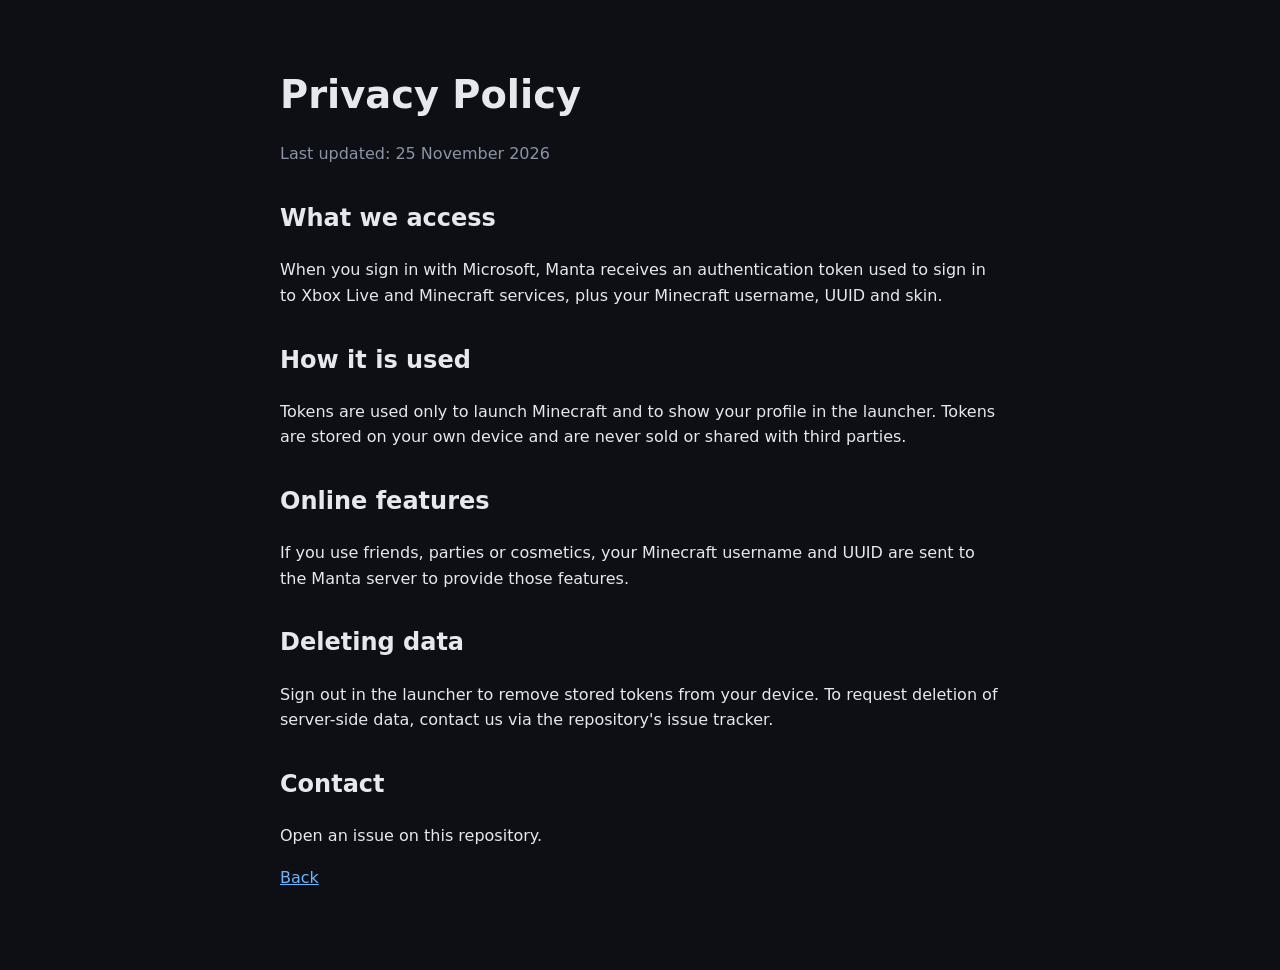
==== privacy.html @ 7e6fa2f9 "Manta Client site: home, privacy, terms" ====
<!doctype html><html lang="en"><head><meta charset="utf-8"><meta name="viewport" content="width=device-width,initial-scale=1"><title>Privacy Policy - Manta Client</title><link rel="stylesheet" href="style.css"></head><body><main>
<h1>Privacy Policy</h1><p class="muted">Last updated: 25 November 2026</p>
<h2>What we access</h2><p>When you sign in with Microsoft, Manta receives an authentication token used to sign in to Xbox Live and Minecraft services, plus your Minecraft username, UUID and skin.</p>
<h2>How it is used</h2><p>Tokens are used only to launch Minecraft and to show your profile in the launcher. Tokens are stored on your own device and are never sold or shared with third parties.</p>
<h2>Online features</h2><p>If you use friends, parties or cosmetics, your Minecraft username and UUID are sent to the Manta server to provide those features.</p>
<h2>Deleting data</h2><p>Sign out in the launcher to remove stored tokens from your device. To request deletion of server-side data, contact us via the repository's issue tracker.</p>
<h2>Contact</h2><p>Open an issue on this repository.</p>
<p><a href="index.html">Back</a></p></main></body></html>
---- style.css ----
body{margin:0;background:#0d0f14;color:#e6e8ee;font:16px/1.6 system-ui,sans-serif}
main{max-width:720px;margin:0 auto;padding:64px 20px}
h1{font-size:2.4rem;margin:0 0 8px}h2{margin-top:2rem}
a{color:#6cb6ff}nav a{margin-right:16px}
.muted{color:#8b93a7}
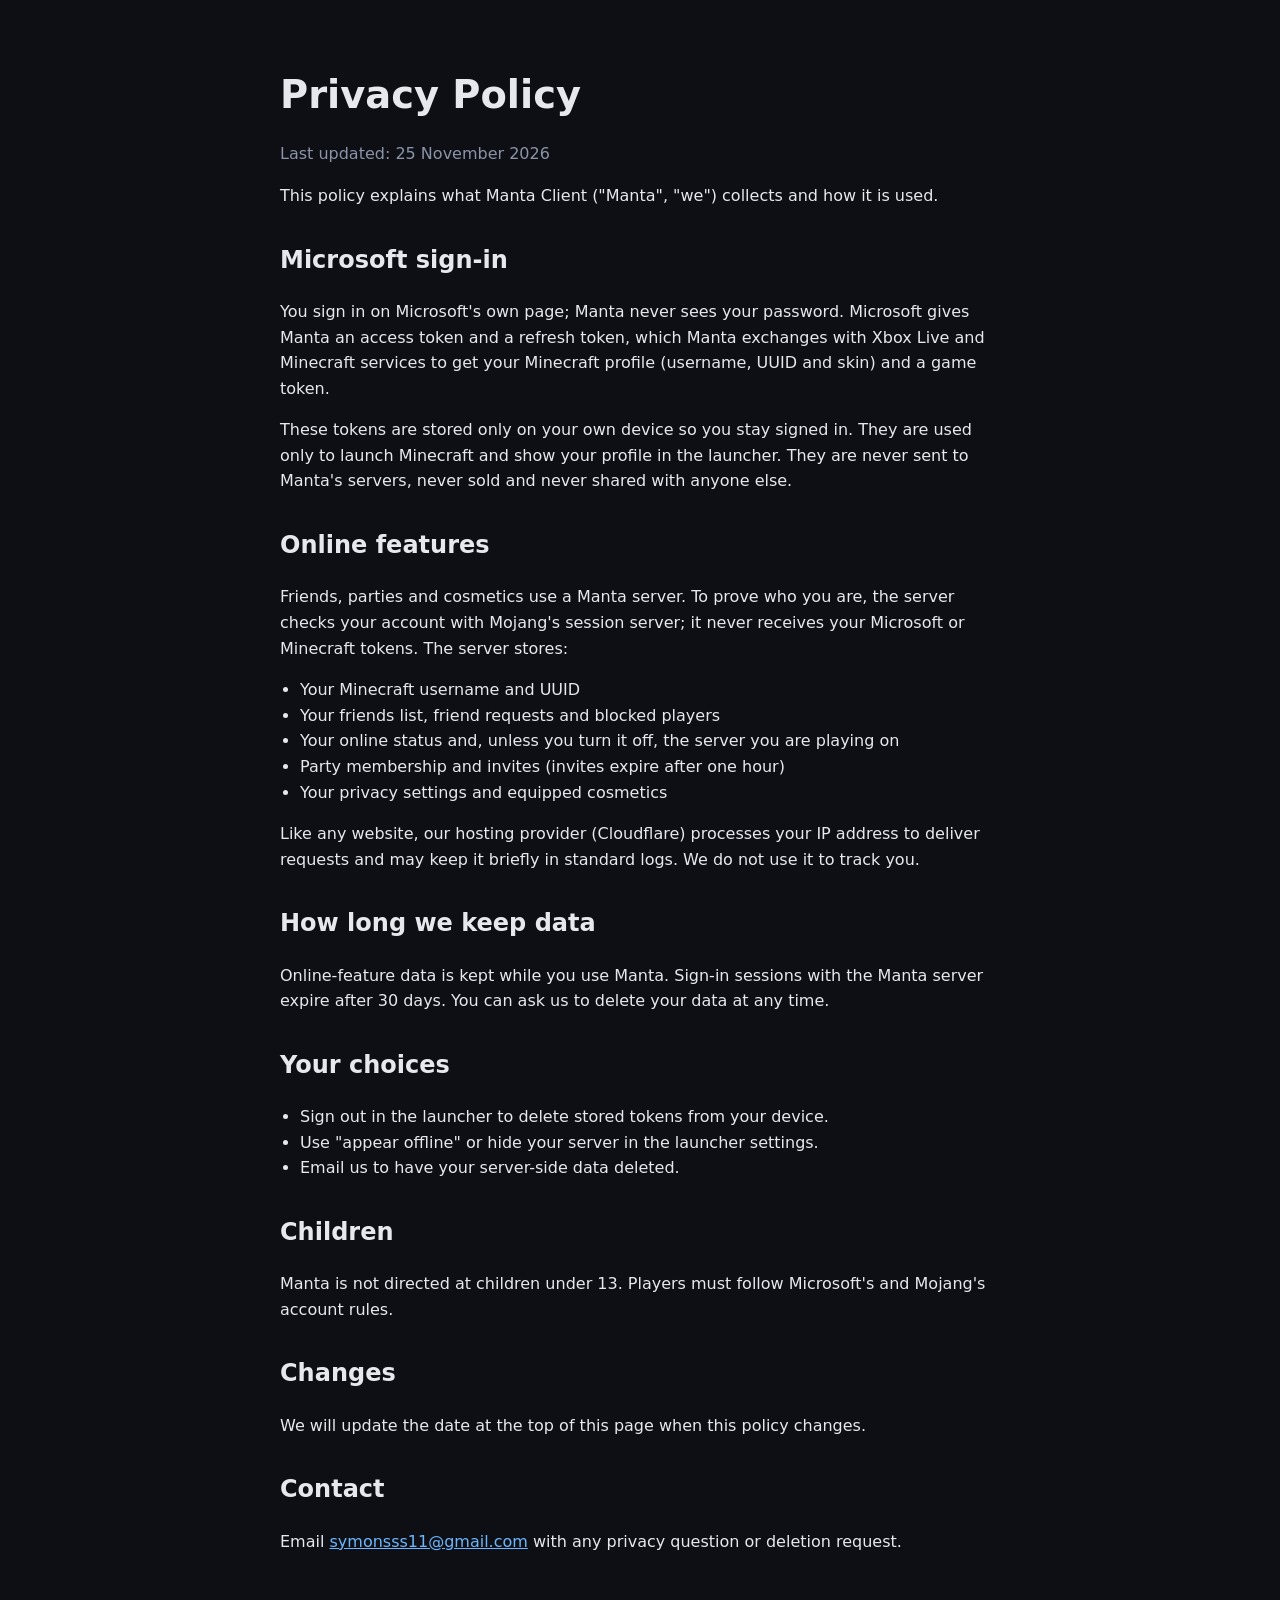
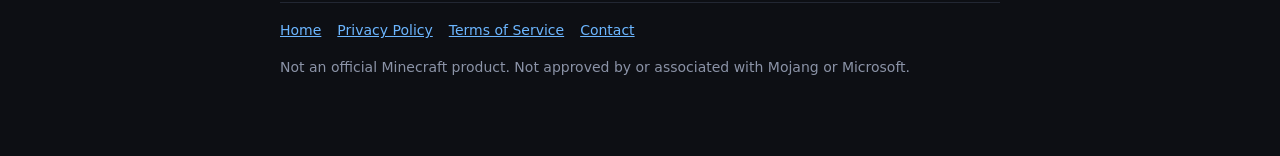
==== commit dd608c0b: "Fuller home page, detailed privacy policy and terms, bot-safe contact email, logo Co-Authored-By: Cl" ====
--- a/privacy.html
+++ b/privacy.html
@@ -1,8 +1,31 @@
 <!doctype html><html lang="en"><head><meta charset="utf-8"><meta name="viewport" content="width=device-width,initial-scale=1"><title>Privacy Policy - Manta Client</title><link rel="stylesheet" href="style.css"></head><body><main>
 <h1>Privacy Policy</h1><p class="muted">Last updated: 25 November 2026</p>
-<h2>What we access</h2><p>When you sign in with Microsoft, Manta receives an authentication token used to sign in to Xbox Live and Minecraft services, plus your Minecraft username, UUID and skin.</p>
-<h2>How it is used</h2><p>Tokens are used only to launch Minecraft and to show your profile in the launcher. Tokens are stored on your own device and are never sold or shared with third parties.</p>
-<h2>Online features</h2><p>If you use friends, parties or cosmetics, your Minecraft username and UUID are sent to the Manta server to provide those features.</p>
-<h2>Deleting data</h2><p>Sign out in the launcher to remove stored tokens from your device. To request deletion of server-side data, contact us via the repository's issue tracker.</p>
-<h2>Contact</h2><p>Open an issue on this repository.</p>
-<p><a href="index.html">Back</a></p></main></body></html>
+<p>This policy explains what Manta Client ("Manta", "we") collects and how it is used.</p>
+<h2>Microsoft sign-in</h2>
+<p>You sign in on Microsoft's own page; Manta never sees your password. Microsoft gives Manta an access token and a refresh token, which Manta exchanges with Xbox Live and Minecraft services to get your Minecraft profile (username, UUID and skin) and a game token.</p>
+<p>These tokens are stored only on your own device so you stay signed in. They are used only to launch Minecraft and show your profile in the launcher. They are never sent to Manta's servers, never sold and never shared with anyone else.</p>
+<h2>Online features</h2>
+<p>Friends, parties and cosmetics use a Manta server. To prove who you are, the server checks your account with Mojang's session server; it never receives your Microsoft or Minecraft tokens. The server stores:</p>
+<ul>
+<li>Your Minecraft username and UUID</li>
+<li>Your friends list, friend requests and blocked players</li>
+<li>Your online status and, unless you turn it off, the server you are playing on</li>
+<li>Party membership and invites (invites expire after one hour)</li>
+<li>Your privacy settings and equipped cosmetics</li>
+</ul>
+<p>Like any website, our hosting provider (Cloudflare) processes your IP address to deliver requests and may keep it briefly in standard logs. We do not use it to track you.</p>
+<h2>How long we keep data</h2>
+<p>Online-feature data is kept while you use Manta. Sign-in sessions with the Manta server expire after 30 days. You can ask us to delete your data at any time.</p>
+<h2>Your choices</h2>
+<ul>
+<li>Sign out in the launcher to delete stored tokens from your device.</li>
+<li>Use "appear offline" or hide your server in the launcher settings.</li>
+<li>Email us to have your server-side data deleted.</li>
+</ul>
+<h2>Children</h2>
+<p>Manta is not directed at children under 13. Players must follow Microsoft's and Mojang's account rules.</p>
+<h2>Changes</h2>
+<p>We will update the date at the top of this page when this policy changes.</p>
+<h2>Contact</h2>
+<p>Email <a class="em" data-show="1" href="index.html">(enable JavaScript to see the email)</a> with any privacy question or deletion request.</p>
+<footer class="muted"><nav><a href="index.html">Home</a><a href="privacy.html">Privacy Policy</a><a href="terms.html">Terms of Service</a><a class="em" href="index.html">Contact</a></nav><p>Not an official Minecraft product. Not approved by or associated with Mojang or Microsoft.</p></footer></main><script src="em.js"></script></body></html>
--- a/style.css
+++ b/style.css
@@ -3,3 +3,6 @@
 h1{font-size:2.4rem;margin:0 0 8px}h2{margin-top:2rem}
 a{color:#6cb6ff}nav a{margin-right:16px}
 .muted{color:#8b93a7}
+.logo{max-width:260px;height:auto;display:block;margin-bottom:16px}
+ul{padding-left:20px}
+footer{margin-top:3rem;border-top:1px solid #222733;padding-top:16px;font-size:14px}
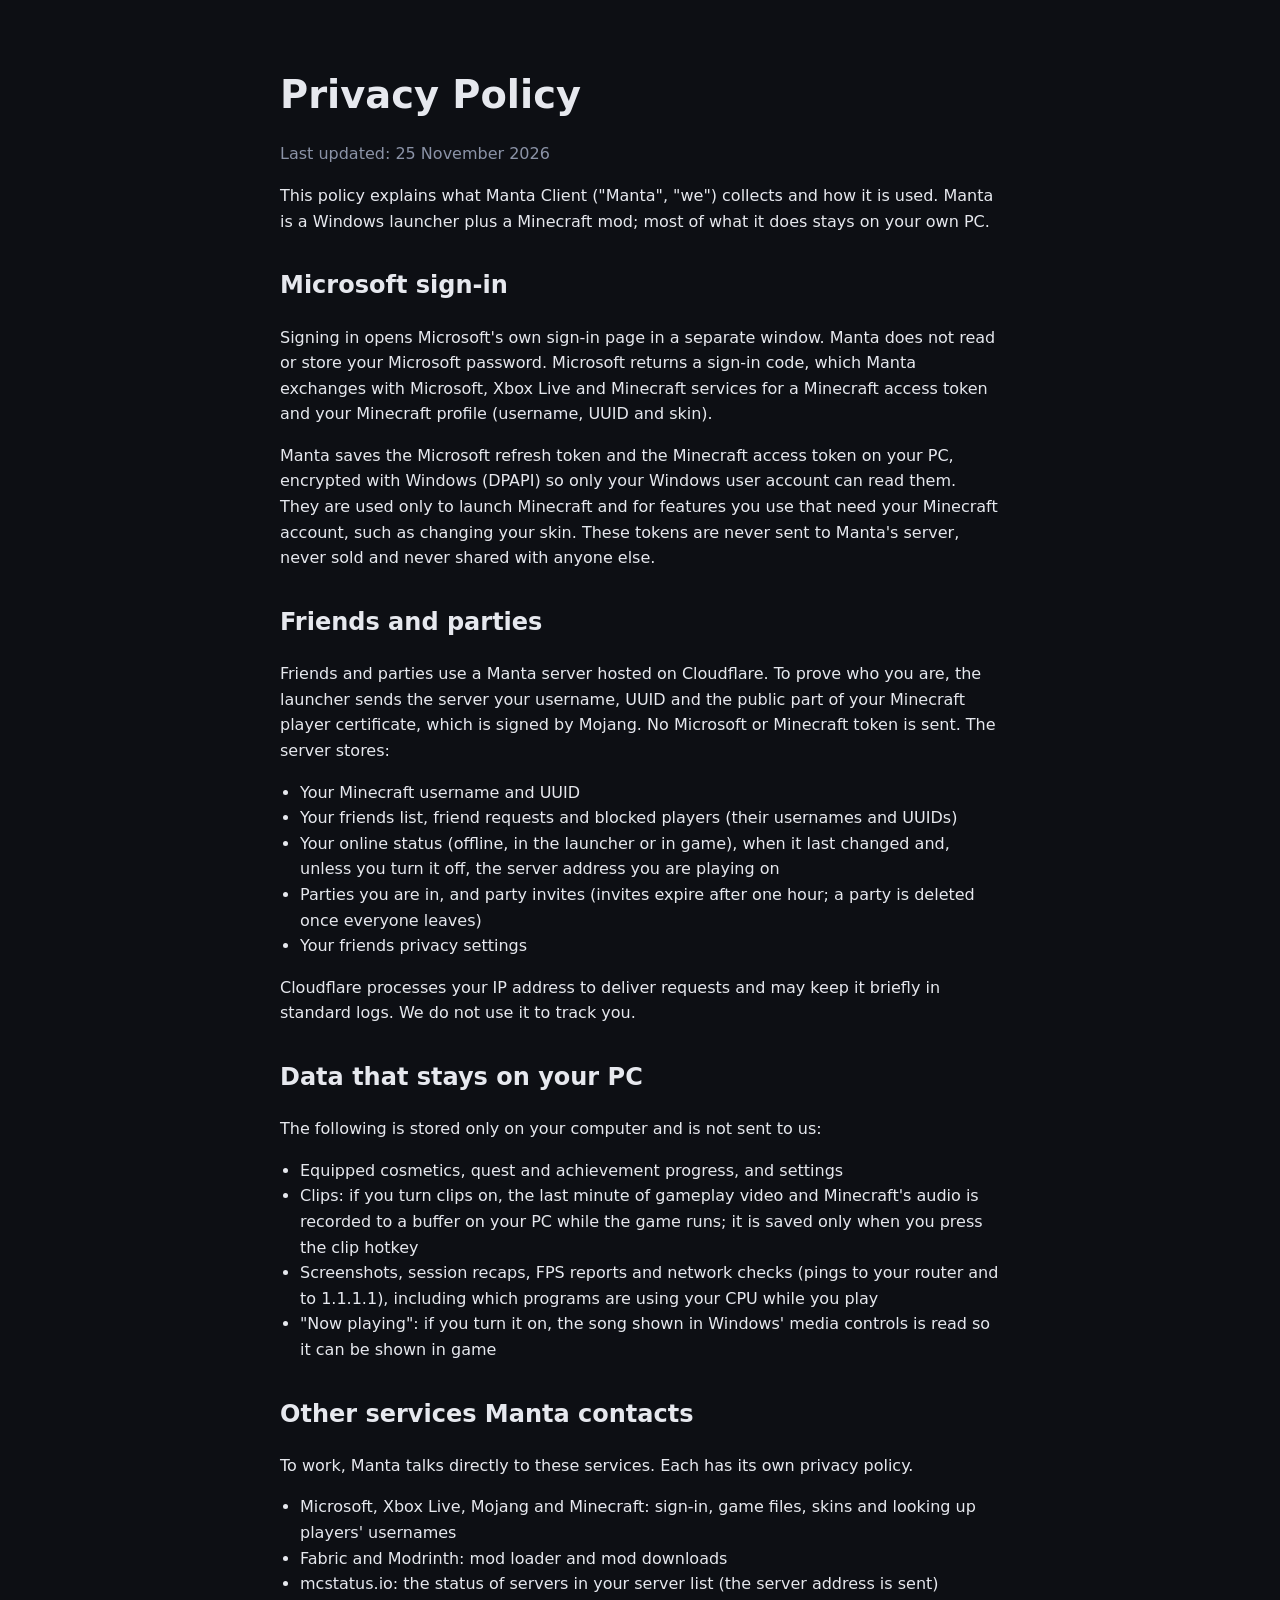
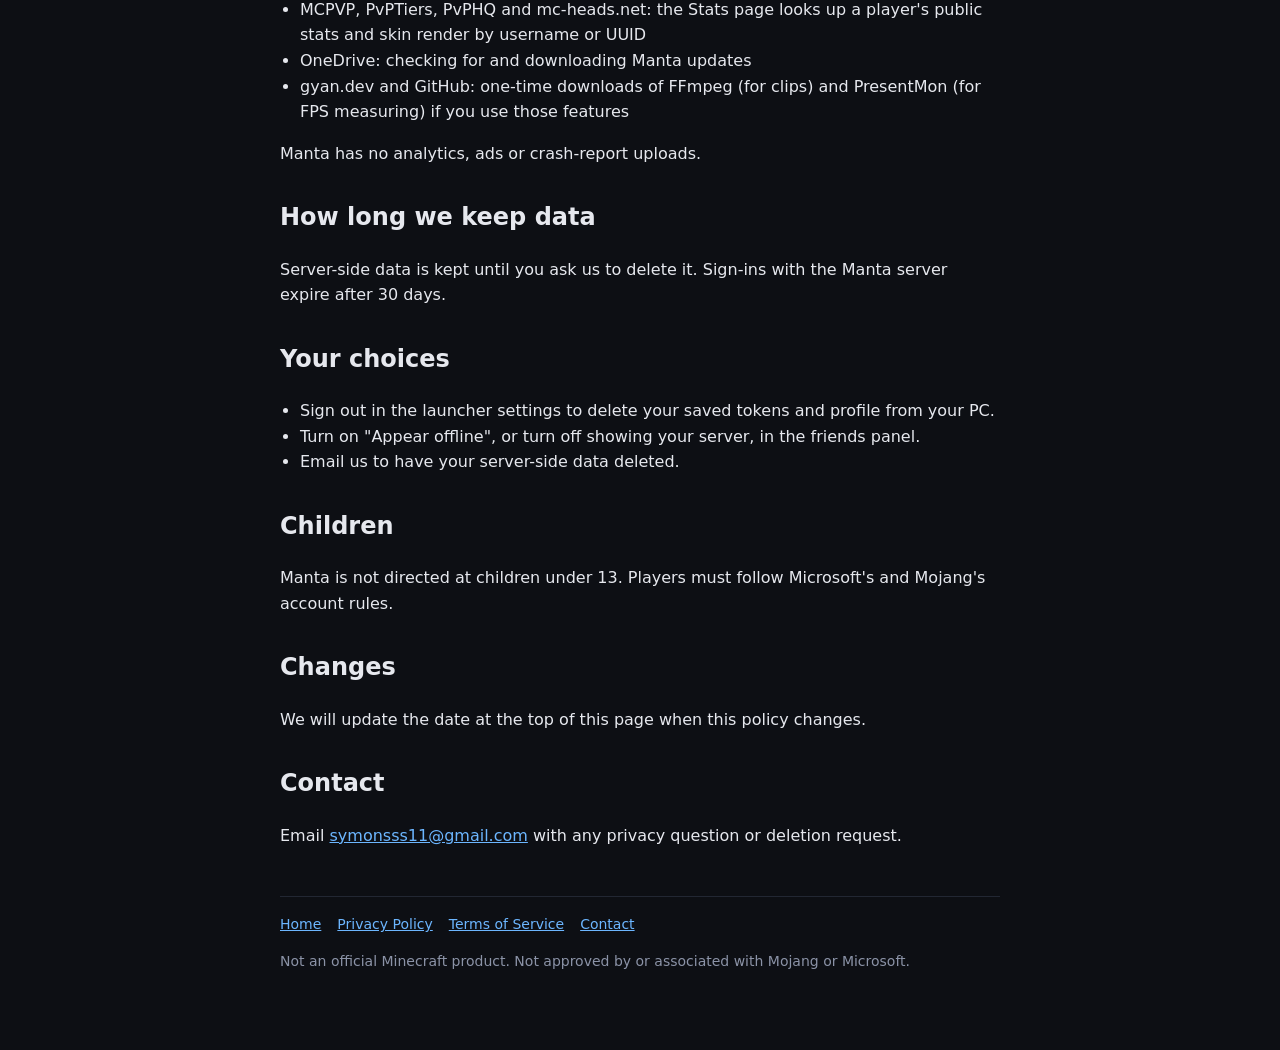
==== commit 9bfe3339: "Privacy policy and home page checked against the launcher's real behaviour Co-Authored-By: Claude Op" ====
--- a/privacy.html
+++ b/privacy.html
@@ -1,27 +1,53 @@
 <!doctype html><html lang="en"><head><meta charset="utf-8"><meta name="viewport" content="width=device-width,initial-scale=1"><title>Privacy Policy - Manta Client</title><link rel="stylesheet" href="style.css"></head><body><main>
 <h1>Privacy Policy</h1><p class="muted">Last updated: 25 November 2026</p>
-<p>This policy explains what Manta Client ("Manta", "we") collects and how it is used.</p>
+<p>This policy explains what Manta Client ("Manta", "we") collects and how it is used. Manta is a Windows launcher plus a Minecraft mod; most of what it does stays on your own PC.</p>
+
 <h2>Microsoft sign-in</h2>
-<p>You sign in on Microsoft's own page; Manta never sees your password. Microsoft gives Manta an access token and a refresh token, which Manta exchanges with Xbox Live and Minecraft services to get your Minecraft profile (username, UUID and skin) and a game token.</p>
-<p>These tokens are stored only on your own device so you stay signed in. They are used only to launch Minecraft and show your profile in the launcher. They are never sent to Manta's servers, never sold and never shared with anyone else.</p>
-<h2>Online features</h2>
-<p>Friends, parties and cosmetics use a Manta server. To prove who you are, the server checks your account with Mojang's session server; it never receives your Microsoft or Minecraft tokens. The server stores:</p>
+<p>Signing in opens Microsoft's own sign-in page in a separate window. Manta does not read or store your Microsoft password. Microsoft returns a sign-in code, which Manta exchanges with Microsoft, Xbox Live and Minecraft services for a Minecraft access token and your Minecraft profile (username, UUID and skin).</p>
+<p>Manta saves the Microsoft refresh token and the Minecraft access token on your PC, encrypted with Windows (DPAPI) so only your Windows user account can read them. They are used only to launch Minecraft and for features you use that need your Minecraft account, such as changing your skin. These tokens are never sent to Manta's server, never sold and never shared with anyone else.</p>
+
+<h2>Friends and parties</h2>
+<p>Friends and parties use a Manta server hosted on Cloudflare. To prove who you are, the launcher sends the server your username, UUID and the public part of your Minecraft player certificate, which is signed by Mojang. No Microsoft or Minecraft token is sent. The server stores:</p>
 <ul>
 <li>Your Minecraft username and UUID</li>
-<li>Your friends list, friend requests and blocked players</li>
-<li>Your online status and, unless you turn it off, the server you are playing on</li>
-<li>Party membership and invites (invites expire after one hour)</li>
-<li>Your privacy settings and equipped cosmetics</li>
+<li>Your friends list, friend requests and blocked players (their usernames and UUIDs)</li>
+<li>Your online status (offline, in the launcher or in game), when it last changed and, unless you turn it off, the server address you are playing on</li>
+<li>Parties you are in, and party invites (invites expire after one hour; a party is deleted once everyone leaves)</li>
+<li>Your friends privacy settings</li>
 </ul>
-<p>Like any website, our hosting provider (Cloudflare) processes your IP address to deliver requests and may keep it briefly in standard logs. We do not use it to track you.</p>
+<p>Cloudflare processes your IP address to deliver requests and may keep it briefly in standard logs. We do not use it to track you.</p>
+
+<h2>Data that stays on your PC</h2>
+<p>The following is stored only on your computer and is not sent to us:</p>
+<ul>
+<li>Equipped cosmetics, quest and achievement progress, and settings</li>
+<li>Clips: if you turn clips on, the last minute of gameplay video and Minecraft's audio is recorded to a buffer on your PC while the game runs; it is saved only when you press the clip hotkey</li>
+<li>Screenshots, session recaps, FPS reports and network checks (pings to your router and to 1.1.1.1), including which programs are using your CPU while you play</li>
+<li>"Now playing": if you turn it on, the song shown in Windows' media controls is read so it can be shown in game</li>
+</ul>
+
+<h2>Other services Manta contacts</h2>
+<p>To work, Manta talks directly to these services. Each has its own privacy policy.</p>
+<ul>
+<li>Microsoft, Xbox Live, Mojang and Minecraft: sign-in, game files, skins and looking up players' usernames</li>
+<li>Fabric and Modrinth: mod loader and mod downloads</li>
+<li>mcstatus.io: the status of servers in your server list (the server address is sent)</li>
+<li>MCPVP, PvPTiers, PvPHQ and mc-heads.net: the Stats page looks up a player's public stats and skin render by username or UUID</li>
+<li>OneDrive: checking for and downloading Manta updates</li>
+<li>gyan.dev and GitHub: one-time downloads of FFmpeg (for clips) and PresentMon (for FPS measuring) if you use those features</li>
+</ul>
+<p>Manta has no analytics, ads or crash-report uploads.</p>
+
 <h2>How long we keep data</h2>
-<p>Online-feature data is kept while you use Manta. Sign-in sessions with the Manta server expire after 30 days. You can ask us to delete your data at any time.</p>
+<p>Server-side data is kept until you ask us to delete it. Sign-ins with the Manta server expire after 30 days.</p>
+
 <h2>Your choices</h2>
 <ul>
-<li>Sign out in the launcher to delete stored tokens from your device.</li>
-<li>Use "appear offline" or hide your server in the launcher settings.</li>
+<li>Sign out in the launcher settings to delete your saved tokens and profile from your PC.</li>
+<li>Turn on "Appear offline", or turn off showing your server, in the friends panel.</li>
 <li>Email us to have your server-side data deleted.</li>
 </ul>
+
 <h2>Children</h2>
 <p>Manta is not directed at children under 13. Players must follow Microsoft's and Mojang's account rules.</p>
 <h2>Changes</h2>
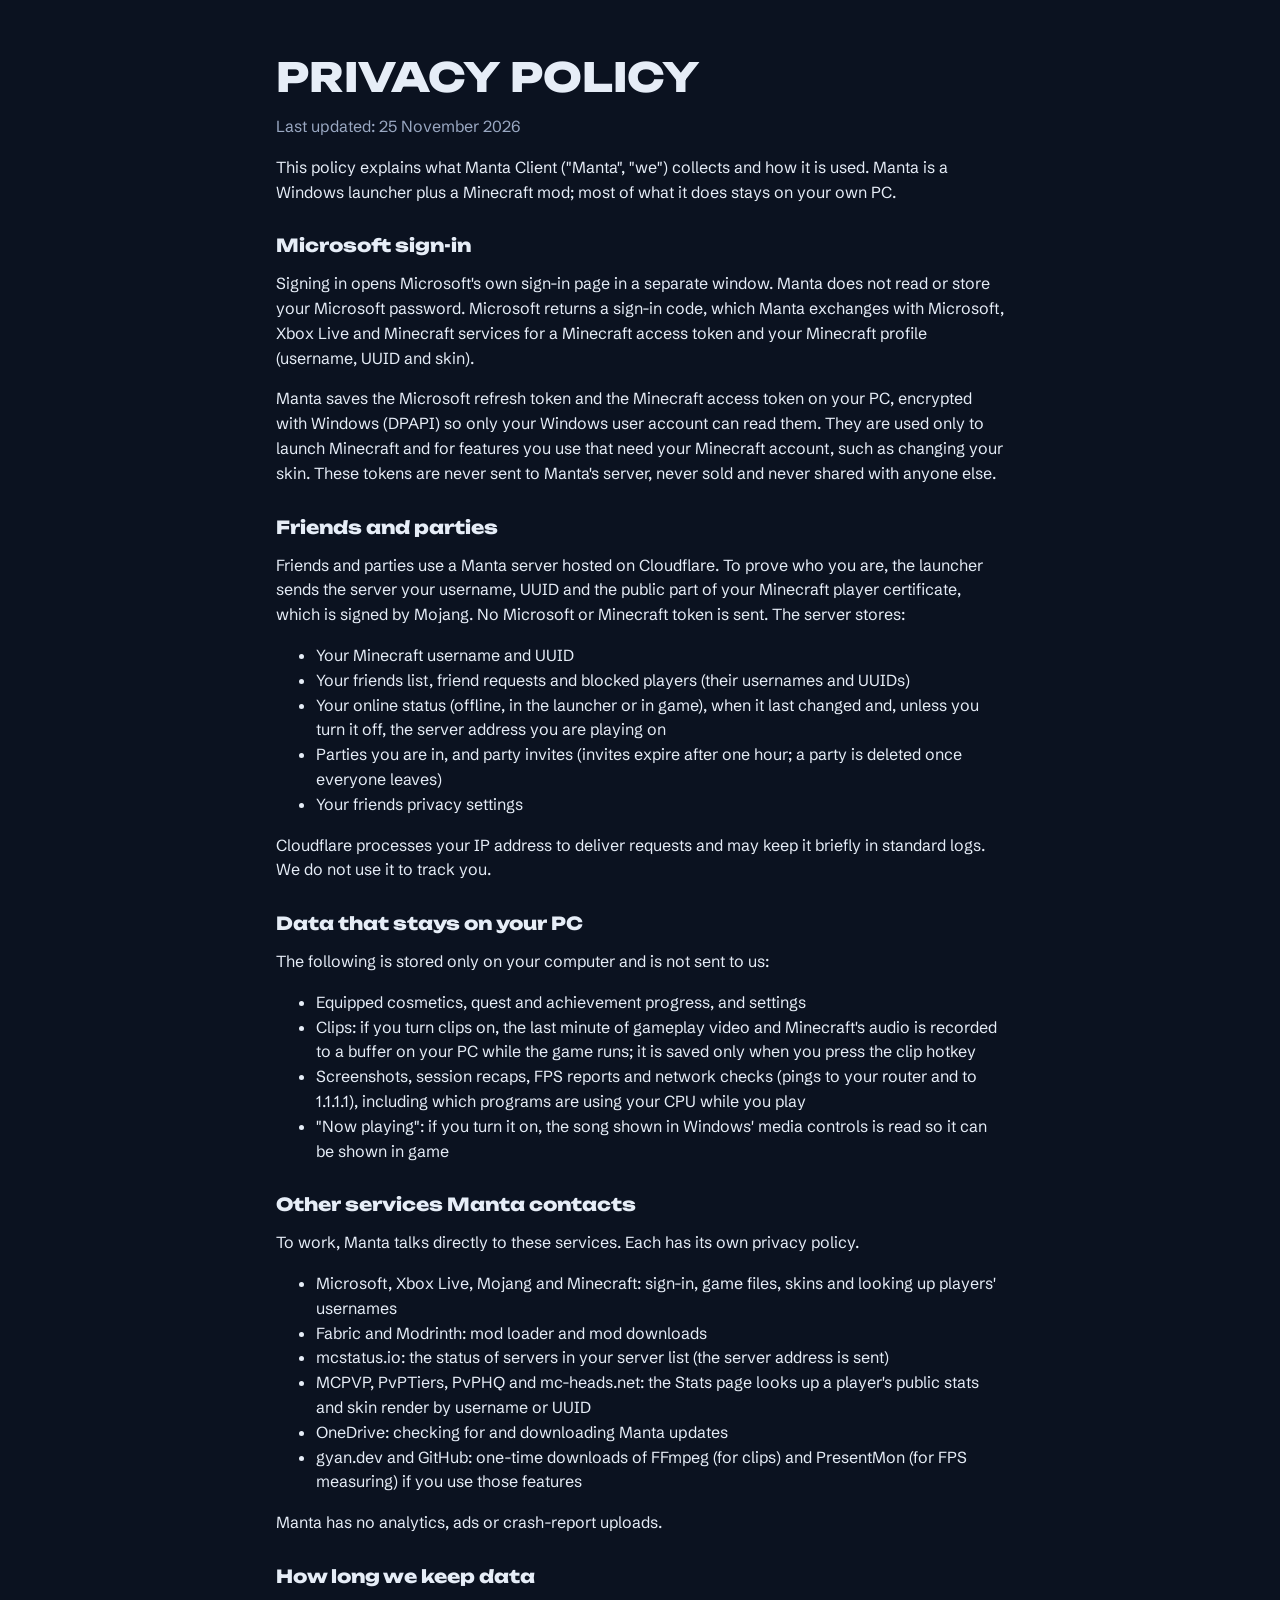
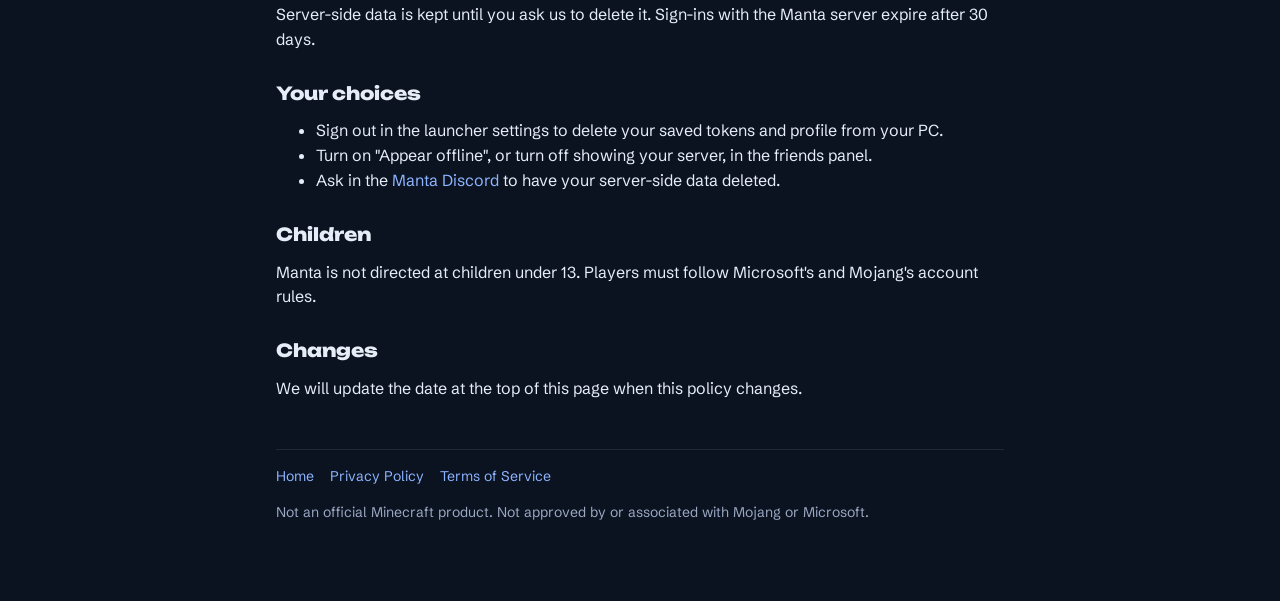
==== commit 5e0b39e7: "Redesign site in the launcher's style: coming soon, Discord and YouTube links, real screenshots, no " ====
--- a/privacy.html
+++ b/privacy.html
@@ -1,4 +1,4 @@
-<!doctype html><html lang="en"><head><meta charset="utf-8"><meta name="viewport" content="width=device-width,initial-scale=1"><title>Privacy Policy - Manta Client</title><link rel="stylesheet" href="style.css"></head><body><main>
+<!doctype html><html lang="en"><head><meta charset="utf-8"><meta name="viewport" content="width=device-width,initial-scale=1"><title>Privacy Policy - Manta Client</title><link rel="icon" href="favicon.png"><link rel="stylesheet" href="https://fonts.googleapis.com/css2?family=Unbounded:wght@600;800&family=Schibsted+Grotesk:wght@400;500;600&family=Barlow+Semi+Condensed:wght@600&display=swap"><link rel="stylesheet" href="style.css?v=5"></head><body><main>
 <h1>Privacy Policy</h1><p class="muted">Last updated: 25 November 2026</p>
 <p>This policy explains what Manta Client ("Manta", "we") collects and how it is used. Manta is a Windows launcher plus a Minecraft mod; most of what it does stays on your own PC.</p>
 
@@ -45,13 +45,11 @@
 <ul>
 <li>Sign out in the launcher settings to delete your saved tokens and profile from your PC.</li>
 <li>Turn on "Appear offline", or turn off showing your server, in the friends panel.</li>
-<li>Email us to have your server-side data deleted.</li>
+<li>Ask in the <a href="https://discord.gg/sE9DHmpQ2">Manta Discord</a> to have your server-side data deleted.</li>
 </ul>
 
 <h2>Children</h2>
 <p>Manta is not directed at children under 13. Players must follow Microsoft's and Mojang's account rules.</p>
 <h2>Changes</h2>
 <p>We will update the date at the top of this page when this policy changes.</p>
-<h2>Contact</h2>
-<p>Email <a class="em" data-show="1" href="index.html">(enable JavaScript to see the email)</a> with any privacy question or deletion request.</p>
-<footer class="muted"><nav><a href="index.html">Home</a><a href="privacy.html">Privacy Policy</a><a href="terms.html">Terms of Service</a><a class="em" href="index.html">Contact</a></nav><p>Not an official Minecraft product. Not approved by or associated with Mojang or Microsoft.</p></footer></main><script src="em.js"></script></body></html>
+<footer class="muted"><nav><a href="index.html">Home</a><a href="privacy.html">Privacy Policy</a><a href="terms.html">Terms of Service</a></nav><p>Not an official Minecraft product. Not approved by or associated with Mojang or Microsoft.</p></footer></main></body></html>
--- a/style.css
+++ b/style.css
@@ -1,8 +1,148 @@
-body{margin:0;background:#0d0f14;color:#e6e8ee;font:16px/1.6 system-ui,sans-serif}
-main{max-width:720px;margin:0 auto;padding:64px 20px}
-h1{font-size:2.4rem;margin:0 0 8px}h2{margin-top:2rem}
-a{color:#6cb6ff}nav a{margin-right:16px}
-.muted{color:#8b93a7}
-.logo{max-width:260px;height:auto;display:block;margin-bottom:16px}
-ul{padding-left:20px}
-footer{margin-top:3rem;border-top:1px solid #222733;padding-top:16px;font-size:14px}
+/* Manta site — same tokens as the launcher (DESIGN.md, launcher/src/theme.css). Flat colours only. */
+:root{
+  --display:"Unbounded","Schibsted Grotesk",sans-serif;
+  --font:"Schibsted Grotesk",sans-serif;
+  --label:"Barlow Semi Condensed","Schibsted Grotesk",sans-serif;
+  --accent:#2563eb;--accent-light:#8db4ff;--accent-deep:#0f2a7a;
+  --bg:#0b1220;--panel:#141f37;--panel-2:#111a2f;--raised:#1c2a48;
+  --text:#e6edf7;--muted:#9aa8c2;--faint:#6b7a96;--line:rgb(154 168 194/.14);--line-2:rgb(154 168 194/.22);
+  --radius:14px;--radius-sm:9px;--fin:22px;--ease:cubic-bezier(.2,.8,.2,1);
+  --wrap:1180px;
+}
+*{box-sizing:border-box}
+html{scroll-behavior:smooth;background:var(--bg)}
+body{margin:0;background:var(--bg);color:var(--text);font:16px/1.55 var(--font);-webkit-font-smoothing:antialiased}
+img{max-width:100%;height:auto;display:block}
+a{color:var(--accent-light);text-decoration:none}
+a:hover{text-decoration:underline}
+a:focus-visible,.btn:focus-visible{outline:2px solid var(--accent-light);outline-offset:3px}
+em{font-style:normal;color:var(--accent-light)}
+.label{font:600 13px/1 var(--label);letter-spacing:.14em;text-transform:uppercase;color:var(--accent-light)}
+h1,h2,h3{font-family:var(--display);font-weight:800;line-height:1.05;margin:0}
+h2{font-size:clamp(28px,4vw,44px);text-transform:uppercase;margin:0 0 16px}
+h3{font-size:16px;font-weight:600;letter-spacing:.01em}
+svg{fill:none;stroke:currentColor;stroke-width:1.8;stroke-linecap:round;stroke-linejoin:round}
+
+/* brand icons (Simple Icons, CC0) drawn in currentColor */
+.si{display:inline-block;width:20px;height:20px;background:currentColor;-webkit-mask:var(--i) center/contain no-repeat;mask:var(--i) center/contain no-repeat;flex:none}
+.si.dc{--i:url(https://cdn.jsdelivr.net/npm/simple-icons@13.21.0/icons/discord.svg)}
+.si.yt{--i:url(https://cdn.jsdelivr.net/npm/simple-icons@13.21.0/icons/youtube.svg)}
+
+.fin{clip-path:polygon(0 0,calc(100% - var(--fin)) 0,100% var(--fin),100% 100%,0 100%)}
+
+/* screenshot frame: panel border + padding so the image sits inside like a card */
+.frame{margin:0;padding:8px;background:var(--panel);border:1px solid var(--line-2);border-radius:var(--radius)}
+.frame img{border-radius:8px;width:100%}
+
+/* ---------- top bar ---------- */
+.top{position:sticky;top:0;z-index:10;display:flex;align-items:center;justify-content:space-between;gap:16px;
+  padding:14px max(16px,calc((100vw - var(--wrap))/2));background:var(--bg);border-bottom:1px solid var(--line)}
+.brand img{height:22px;width:auto}
+.top nav{display:flex;align-items:center;gap:6px}
+.top nav a{color:var(--muted);font:600 14px/1 var(--label);letter-spacing:.12em;text-transform:uppercase;padding:9px 12px;border-radius:var(--radius-sm);transition:background .14s var(--ease),color .14s var(--ease)}
+.top nav a:hover{color:var(--text);background:var(--panel);text-decoration:none}
+.top nav a.ico{padding:8px;display:grid;place-items:center}
+
+/* ---------- hero ---------- */
+.hero{max-width:var(--wrap);margin:0 auto;padding:clamp(56px,8vw,96px) 16px 0}
+.pill{display:inline-flex;align-items:center;gap:8px;padding:7px 12px;border:1px solid var(--line-2);border-radius:99px;background:var(--panel);
+  font:600 13px/1 var(--label);letter-spacing:.12em;text-transform:uppercase;color:var(--muted)}
+.pill .dot{width:7px;height:7px;border-radius:50%;background:#facc15}
+.hero h1{font-size:clamp(38px,7.2vw,88px);text-transform:uppercase;letter-spacing:-.01em;margin:0 0 20px}
+.lead{max-width:560px;font-size:18px;color:var(--muted);margin:0 0 30px}
+.cta{display:flex;flex-wrap:wrap;gap:12px}
+.btn{display:inline-flex;align-items:center;gap:10px;height:54px;padding:0 24px;border-radius:var(--radius-sm);
+  font:700 15px/1 var(--display);letter-spacing:.04em;text-transform:uppercase;transition:background .14s var(--ease)}
+.btn svg{width:20px;height:20px}
+.btn:hover{text-decoration:none}
+.btn.primary{color:#fff;background:var(--accent);border-radius:0;cursor:default;
+  clip-path:polygon(0 0,100% 0,100% calc(100% - 16px),calc(100% - 16px) 100%,0 100%)}
+.btn.ghost{color:var(--text);background:var(--panel);border:1px solid var(--line-2)}
+.btn.ghost:hover{background:var(--raised)}
+.note{margin:14px 0 0;font-size:14px;color:var(--faint)}
+.hero-shot{margin-top:clamp(48px,7vw,72px)}
+
+/* ---------- feature bands ---------- */
+.band,.more,.community,.foot{max-width:var(--wrap);margin:0 auto;padding-left:16px;padding-right:16px}
+.band{display:grid;grid-template-columns:5fr 7fr;gap:clamp(28px,5vw,64px);align-items:center;padding-top:clamp(72px,9vw,112px)}
+.band.flip{grid-template-columns:7fr 5fr}
+.band.flip .band-text{order:2}
+.band p{color:var(--muted);font-size:17px;margin:0 0 20px}
+.ticks{list-style:none;padding:0;margin:0;display:grid;gap:12px}
+.ticks li{position:relative;padding-left:28px}
+.ticks li::before{content:"";position:absolute;left:0;top:5px;width:16px;height:16px;border-radius:5px;background:var(--accent-deep);border:1px solid rgb(141 180 255/.35);box-sizing:border-box}
+.ticks li::after{content:"";position:absolute;left:5px;top:8px;width:5px;height:8px;border:solid var(--accent-light);border-width:0 2px 2px 0;transform:rotate(45deg)}
+
+.capes-band{grid-template-columns:4fr 8fr}
+.capes{margin:0;padding:20px;background:var(--panel);border:1px solid var(--line-2);border-radius:var(--radius)}
+.capes img{width:100%}
+
+/* ---------- small features ---------- */
+.more{padding-top:clamp(72px,9vw,112px);padding-bottom:clamp(72px,9vw,112px)}
+.tiles{display:grid;grid-template-columns:repeat(3,1fr);gap:14px;margin-top:28px}
+.tile{display:grid;grid-template-columns:44px 1fr;column-gap:16px;align-items:start;background:var(--panel);border:1px solid var(--line);border-radius:var(--radius);padding:22px;transition:background .2s var(--ease)}
+.tile:hover{background:var(--raised)}
+.tile>svg{grid-row:span 2;width:44px;height:44px;padding:10px;border-radius:10px;background:var(--panel-2);border:1px solid var(--line);color:var(--accent-light)}
+.tile h3{margin:2px 0 6px}
+.tile p{margin:0;color:var(--muted);font-size:15px}
+
+/* ---------- community ---------- */
+.community{display:grid;grid-template-columns:1fr 1fr;gap:14px;padding-bottom:clamp(72px,9vw,112px)}
+.community-head{grid-column:1/-1;margin-bottom:12px}
+.community-head p{color:var(--muted);font-size:17px;margin:0;max-width:520px}
+.social{display:flex;align-items:center;gap:18px;padding:26px 28px;border-radius:var(--radius);border:1px solid var(--line-2);color:var(--text);
+  background:var(--panel);transition:background .2s var(--ease)}
+.social:hover{text-decoration:none;background:var(--raised)}
+.social .si{width:36px;height:36px}
+.social span{display:grid;gap:4px;flex:1}
+.social b{font:800 20px/1 var(--display);text-transform:uppercase}
+.social small{color:var(--muted);font-size:14px}
+.social .arrow{width:22px;height:22px;color:var(--muted);transition:transform .2s var(--ease)}
+.social:hover .arrow{transform:translate(3px,-3px);color:var(--text)}
+.social.discord{background:var(--accent);border-color:var(--accent)}
+.social.discord:hover{background:#2d6cf0}
+.social.discord small,.social.discord .arrow{color:rgb(255 255 255/.8)}
+.social.youtube .si{color:#ff4b4b}
+
+/* ---------- footer ---------- */
+.foot{border-top:1px solid var(--line);padding-top:28px;padding-bottom:40px;color:var(--faint);font-size:14px}
+.foot-row{display:flex;flex-wrap:wrap;align-items:center;justify-content:space-between;gap:16px;margin-bottom:18px}
+.foot-row img{height:18px;width:auto;opacity:.85}
+.foot nav{display:flex;flex-wrap:wrap;gap:4px 20px}
+.foot nav a{color:var(--muted)}
+.foot p{margin:6px 0;max-width:720px}
+
+/* ---------- legal pages (privacy, terms) ---------- */
+body:not(.home) main{max-width:760px;margin:0 auto;padding:56px 16px 64px}
+body:not(.home) h1{font-size:clamp(28px,5vw,40px);text-transform:uppercase;margin-bottom:8px}
+body:not(.home) h2{font-size:18px;text-transform:none;margin:2rem 0 .6rem}
+body:not(.home) .muted,body:not(.home) footer{color:var(--muted)}
+body:not(.home) footer{margin-top:3rem;border-top:1px solid var(--line);padding-top:16px;font-size:14px}
+body:not(.home) footer nav a{margin-right:16px}
+.logo{max-width:220px}
+
+/* ---------- small screens ---------- */
+@media (max-width:900px){
+  .band,.band.flip,.capes-band{grid-template-columns:1fr}
+  .band.flip .band-text{order:0}
+  .tiles{grid-template-columns:1fr 1fr}
+  .community{grid-template-columns:1fr}
+}
+@media (max-width:560px){
+  .top nav a:not(.ico){display:none}
+  .tiles{grid-template-columns:1fr}
+  .btn{width:100%;justify-content:center}
+  .frame{padding:5px}
+  .capes{padding:12px}
+  .social{padding:22px}
+}
+@media (prefers-reduced-motion:reduce){*{transition:none!important;scroll-behavior:auto!important}}
+
+/* ---------- Microsoft sign-in (kept visible for app reviewers) ---------- */
+.signin{max-width:var(--wrap);margin:0 auto;padding:0 16px clamp(72px,9vw,112px)}
+.signin-in{display:grid;grid-template-columns:56px 1fr;gap:20px;padding:28px;background:var(--panel);border:1px solid var(--line-2);border-radius:var(--radius)}
+.signin-in>svg{width:56px;height:56px;padding:13px;border-radius:12px;background:var(--panel-2);border:1px solid var(--line);color:var(--accent-light)}
+.signin h2{font-size:22px;margin:4px 0 10px}
+.signin p{margin:0 0 10px;color:var(--muted);max-width:820px}
+.signin p:last-child{margin:0}
+@media (max-width:560px){.signin-in{grid-template-columns:1fr;padding:22px}}
